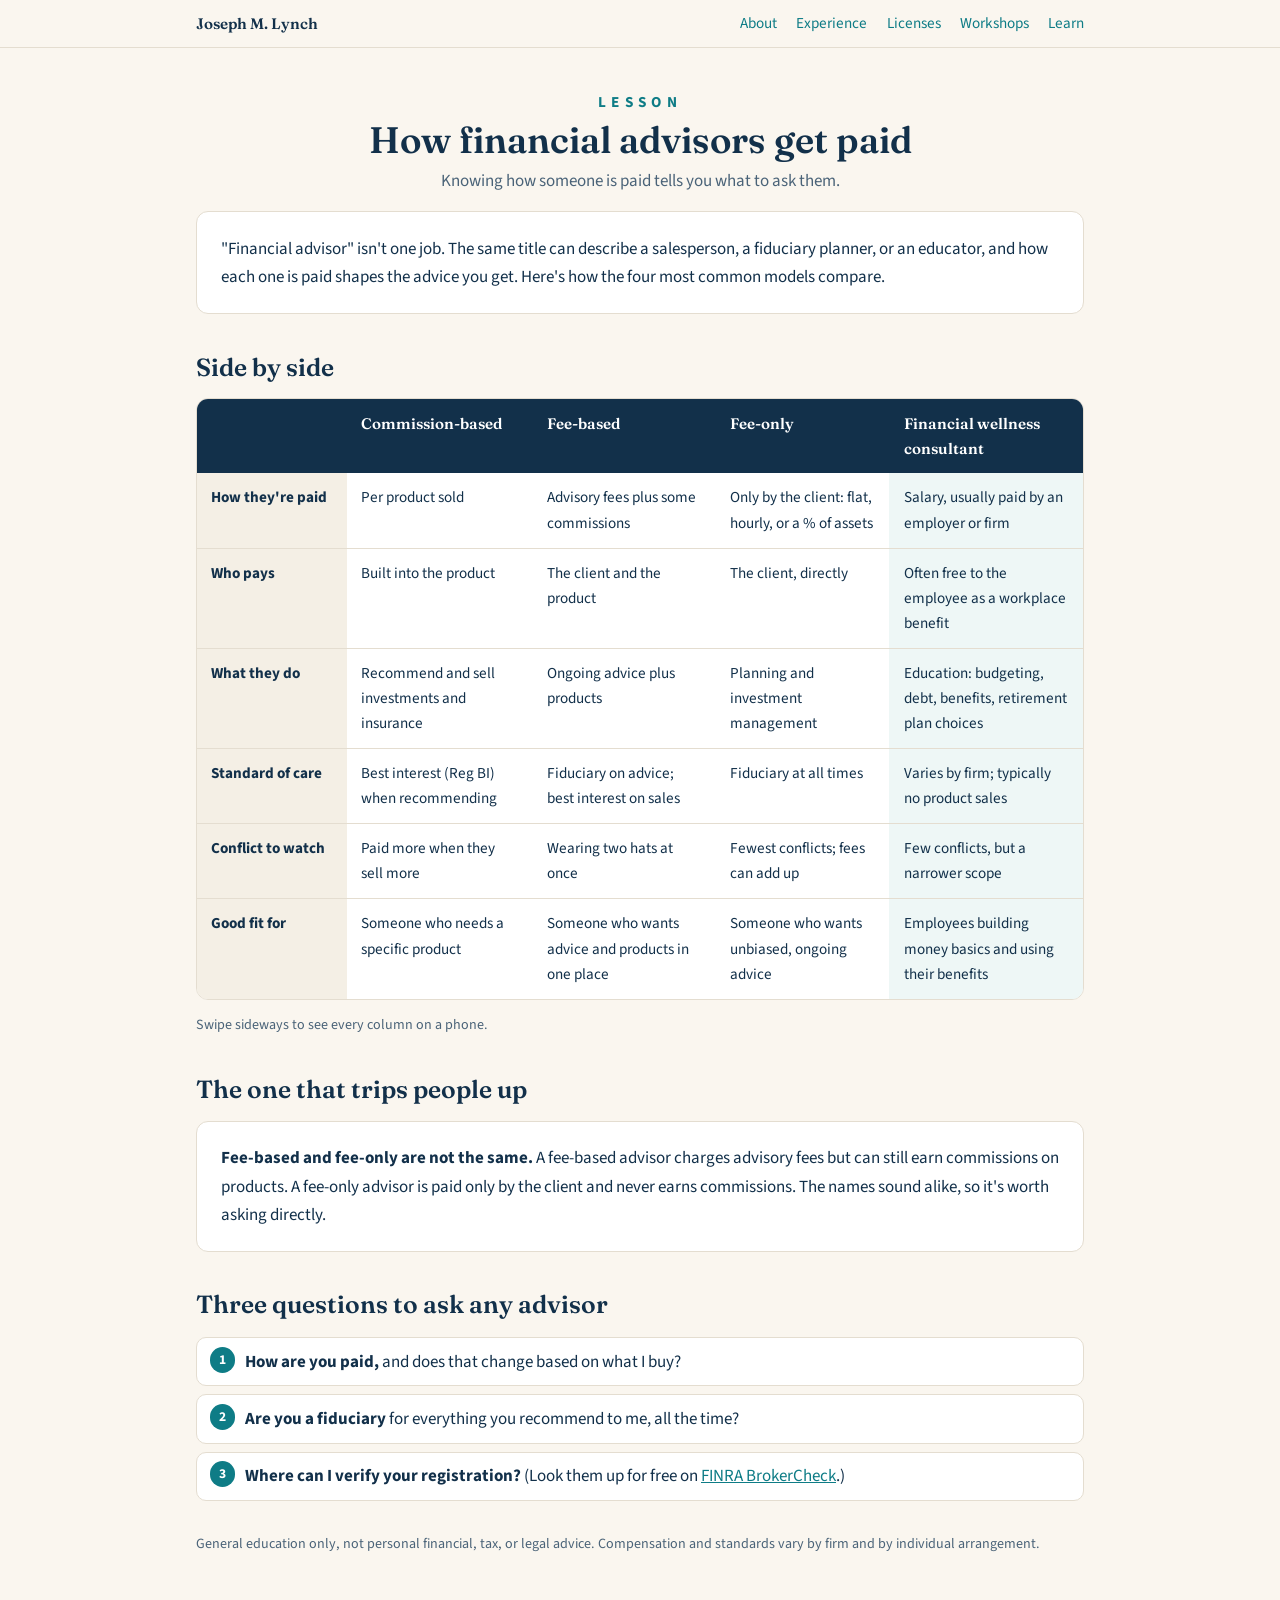
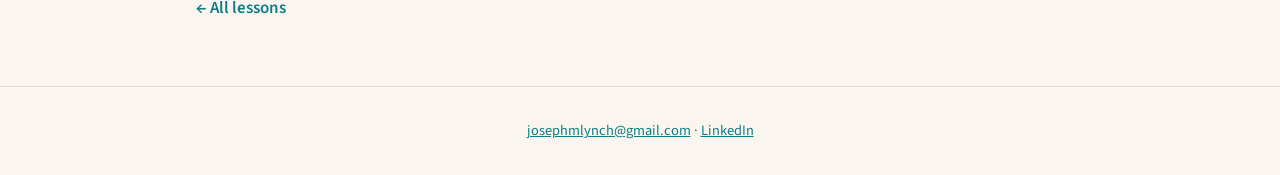
==== advisor-pay.html @ b4b6a897 "Launch the jmlynch.com site Resume, CRPC/RPF, licenses, workshops, media, learn, PDF resume" ====
<!doctype html>
<html lang="en">
<head>
<meta charset="utf-8">
<meta name="viewport" content="width=device-width, initial-scale=1">
<title>How Financial Advisors Get Paid | Joseph M. Lynch</title>
<meta name="description" content="A plain-English comparison of commission-based, fee-based, fee-only, and financial wellness professionals.">
<link rel="preconnect" href="https://fonts.googleapis.com">
<link href="https://fonts.googleapis.com/css2?family=Fraunces:wght@600&family=Source+Sans+3:wght@400;600;700&display=swap" rel="stylesheet">
<link rel="stylesheet" href="style.css">
</head>
<body>
<nav class="nav"><div class="nav-inner">
  <a class="brand" href="index.html">Joseph M. Lynch</a>
  <a href="index.html#about">About</a>
  <a href="index.html#experience">Experience</a>
  <a href="licenses.html">Licenses</a>
  <a href="workshops.html">Workshops</a>
  <a href="learn.html">Learn</a>
</div></nav>

<main class="wrap">
  <header class="hero">
    <div class="aloha">LESSON</div>
    <h1>How financial advisors get paid</h1>
    <p class="tagline">Knowing how someone is paid tells you what to ask them.</p>
  </header>

  <div class="card">
    <p style="margin:0">"Financial advisor" isn't one job. The same title can describe a salesperson, a fiduciary planner, or an educator, and how each one is paid shapes the advice you get. Here's how the four most common models compare.</p>
  </div>

  <h2>Side by side</h2>
  <div class="table-wrap">
    <table>
      <thead>
        <tr><th></th><th>Commission-based</th><th>Fee-based</th><th>Fee-only</th><th>Financial wellness consultant</th></tr>
      </thead>
      <tbody>
        <tr><th>How they're paid</th><td>Per product sold</td><td>Advisory fees plus some commissions</td><td>Only by the client: flat, hourly, or a % of assets</td><td class="hl">Salary, usually paid by an employer or firm</td></tr>
        <tr><th>Who pays</th><td>Built into the product</td><td>The client and the product</td><td>The client, directly</td><td class="hl">Often free to the employee as a workplace benefit</td></tr>
        <tr><th>What they do</th><td>Recommend and sell investments and insurance</td><td>Ongoing advice plus products</td><td>Planning and investment management</td><td class="hl">Education: budgeting, debt, benefits, retirement plan choices</td></tr>
        <tr><th>Standard of care</th><td>Best interest (Reg BI) when recommending</td><td>Fiduciary on advice; best interest on sales</td><td>Fiduciary at all times</td><td class="hl">Varies by firm; typically no product sales</td></tr>
        <tr><th>Conflict to watch</th><td>Paid more when they sell more</td><td>Wearing two hats at once</td><td>Fewest conflicts; fees can add up</td><td class="hl">Few conflicts, but a narrower scope</td></tr>
        <tr><th>Good fit for</th><td>Someone who needs a specific product</td><td>Someone who wants advice and products in one place</td><td>Someone who wants unbiased, ongoing advice</td><td class="hl">Employees building money basics and using their benefits</td></tr>
      </tbody>
    </table>
  </div>
  <p class="note">Swipe sideways to see every column on a phone.</p>

  <h2>The one that trips people up</h2>
  <div class="card">
    <p style="margin:0"><b>Fee-based and fee-only are not the same.</b> A fee-based advisor charges advisory fees but can still earn commissions on products. A fee-only advisor is paid only by the client and never earns commissions. The names sound alike, so it's worth asking directly.</p>
  </div>

  <h2>Three questions to ask any advisor</h2>
  <ol class="modules">
    <li><b>How are you paid,</b> and does that change based on what I buy?</li>
    <li><b>Are you a fiduciary</b> for everything you recommend to me, all the time?</li>
    <li><b>Where can I verify your registration?</b> (Look them up for free on <a href="https://brokercheck.finra.org/" target="_blank" rel="noopener">FINRA BrokerCheck</a>.)</li>
  </ol>

  <p class="note" style="margin-top:2rem">General education only, not personal financial, tax, or legal advice. Compensation and standards vary by firm and by individual arrangement.</p>
  <a class="back" href="learn.html">← All lessons</a>
</main>

<footer>
  <a href="mailto:josephmlynch@gmail.com">josephmlynch@gmail.com</a> ·
  <a href="https://www.linkedin.com/in/jmlynchcrpc-financial">LinkedIn</a>
</footer>
</body>
</html>
---- style.css ----
:root {
  --ink: #12304a;
  --ink-soft: #4a6378;
  --sea: #0e7c86;
  --sea-dark: #0a5c63;
  --sand: #faf6ef;
  --card: #ffffff;
  --line: #e4ddd0;
  --sun: #e8a33d;
  --radius: 12px;
}
* { box-sizing: border-box; }
html { scroll-behavior: smooth; }
body {
  margin: 0;
  background: var(--sand);
  color: var(--ink);
  font-family: "Source Sans 3", "Segoe UI", Helvetica, Arial, sans-serif;
  font-size: 17px;
  line-height: 1.65;
}
h1, h2, h3 { font-family: "Fraunces", Georgia, serif; font-weight: 600; line-height: 1.2; }
h1 { font-size: 2.3rem; margin: .2rem 0 .3rem; }
h2 { font-size: 1.55rem; margin: 2.4rem 0 1rem; }
h3 { font-size: 1.15rem; margin: 0 0 .25rem; }
a { color: var(--sea); }
a:hover { color: var(--sea-dark); }

.nav {
  position: sticky; top: 0; z-index: 10;
  background: rgba(250, 246, 239, .95);
  border-bottom: 1px solid var(--line);
}
.nav-inner {
  max-width: 920px; margin: 0 auto; padding: .7rem 16px;
  display: flex; flex-wrap: wrap; gap: .4rem 1.2rem; align-items: center;
}
.nav .brand { font-family: "Fraunces", Georgia, serif; font-weight: 600; color: var(--ink); text-decoration: none; margin-right: auto; }
.nav a { text-decoration: none; font-size: .95rem; }

.wrap { max-width: 920px; margin: 0 auto; padding: 0 16px 4rem; }

.hero { text-align: center; padding: 2.6rem 0 1rem; }
.aloha { letter-spacing: .35em; color: var(--sea); font-weight: 700; font-size: .95rem; }
.headshot {
  width: 150px; height: 150px; border-radius: 50%; object-fit: cover;
  border: 4px solid #fff; box-shadow: 0 2px 10px rgba(18, 48, 74, .12); margin-top: 1rem;
}
.tagline { color: var(--ink-soft); margin: 0; }

.badges { display: flex; flex-wrap: wrap; justify-content: center; gap: .5rem; margin: 1.2rem 0 0; padding: 0; list-style: none; }
.badge {
  display: inline-block; padding: .35rem .85rem; border-radius: 999px;
  background: #e3f2f1; color: var(--sea-dark); border: 1px solid #b9dedb;
  font-weight: 600; font-size: .9rem; text-decoration: none;
}
a.badge:hover { background: var(--sea); color: #fff; border-color: var(--sea); }
.badge.plain { background: #fff; color: var(--ink-soft); border-color: var(--line); }
.hint { text-align: center; font-size: .85rem; color: var(--ink-soft); margin-top: .5rem; }

.card { background: var(--card); border: 1px solid var(--line); border-radius: var(--radius); padding: 1.4rem 1.5rem; }
.about p { margin: 0 0 1rem; }
.about p:last-child { margin-bottom: 0; }

.job { border-left: 3px solid var(--sea); padding: .2rem 0 .2rem 1.1rem; margin: 0 0 1.8rem; }
.job .meta { color: var(--ink-soft); font-size: .95rem; margin-bottom: .4rem; }
.job ul { margin: .3rem 0 0; padding-left: 1.1rem; }
.job li { margin-bottom: .3rem; }
.job.break { border-left-color: var(--line); }
.stat { color: var(--sea-dark); font-weight: 700; }

.grid { display: grid; grid-template-columns: repeat(auto-fit, minmax(240px, 1fr)); gap: 1rem; }
.tile { display: block; text-decoration: none; color: var(--ink); }
.tile:hover { border-color: var(--sea); }
.tile p { margin: .2rem 0 0; color: var(--ink-soft); font-size: .95rem; }
.tile .go { color: var(--sea); font-weight: 600; font-size: .9rem; margin-top: .6rem; display: inline-block; }

.table-wrap { overflow-x: auto; border: 1px solid var(--line); border-radius: var(--radius); background: #fff; }
table { border-collapse: collapse; width: 100%; min-width: 720px; font-size: .95rem; }
th, td { text-align: left; vertical-align: top; padding: .75rem .9rem; border-bottom: 1px solid var(--line); }
thead th { background: var(--ink); color: #fff; font-family: "Fraunces", Georgia, serif; font-weight: 600; }
tbody th { background: #f4efe5; width: 150px; }
tr:last-child th, tr:last-child td { border-bottom: none; }
td.hl { background: #eef7f6; }

.modules { counter-reset: m; list-style: none; padding: 0; display: grid; gap: .5rem; }
.modules li { counter-increment: m; background: #fff; border: 1px solid var(--line); border-radius: 10px; padding: .6rem .9rem .6rem 3rem; position: relative; }
.modules li::before {
  content: counter(m); position: absolute; left: .8rem; top: .55rem;
  width: 1.6rem; height: 1.6rem; border-radius: 50%; background: var(--sea); color: #fff;
  font-weight: 700; font-size: .85rem; display: flex; align-items: center; justify-content: center;
}
.facts { display: grid; grid-template-columns: repeat(auto-fit, minmax(160px, 1fr)); gap: .8rem; margin: 1rem 0; }
.fact { background: #fff; border: 1px solid var(--line); border-radius: 10px; padding: .8rem 1rem; text-align: center; }
.fact b { display: block; font-family: "Fraunces", Georgia, serif; font-size: 1.5rem; color: var(--sea-dark); }
.fact span { font-size: .88rem; color: var(--ink-soft); }

.photos { display: grid; grid-template-columns: 1fr 1fr; gap: .8rem; }
.photos img { width: 100%; height: 220px; object-fit: cover; border-radius: var(--radius); }

.back { display: inline-block; margin-top: 1.5rem; font-weight: 600; text-decoration: none; }
.source { font-size: .88rem; color: var(--ink-soft); margin-top: 1rem; }
.note { font-size: .88rem; color: var(--ink-soft); }
footer { text-align: center; color: var(--ink-soft); font-size: .9rem; padding: 2rem 16px; border-top: 1px solid var(--line); }

/* Sunset banner (home page) */
.banner { height: 430px; background: url("sunset.jpg") center 40% / cover no-repeat; position: relative; }
.banner::after { content: ""; position: absolute; inset: 0; background: linear-gradient(to bottom, rgba(0,0,0,0) 55%, rgba(250,246,239,.92) 100%); }
.banner-aloha {
  position: absolute; z-index: 1; top: 60px; left: 0; right: 0; margin: 0; text-align: center;
  color: #fff; font-family: Georgia, "Times New Roman", serif; font-size: 4.2rem;
  letter-spacing: .55em; padding-left: .55em; text-shadow: 0 2px 14px rgba(120,50,0,.45);
}
.banner-aloha span { display: inline-block; opacity: 0; transform: translateY(12px); animation: rise .9s ease-out forwards; }
.banner-aloha span:nth-child(2) { animation-delay: .15s; }
.banner-aloha span:nth-child(3) { animation-delay: .3s; }
.banner-aloha span:nth-child(4) { animation-delay: .45s; }
.banner-aloha span:nth-child(5) { animation-delay: .6s; }
@keyframes rise { to { opacity: 1; transform: none; } }
@media (prefers-reduced-motion: reduce) { .banner-aloha span { animation: none; opacity: 1; transform: none; } }
.profile {
  position: relative; z-index: 2; margin-top: -110px; padding: 0 1.5rem 1.8rem;
  background: var(--card); border: 1px solid var(--line); border-radius: var(--radius);
  box-shadow: 0 10px 30px rgba(0,0,0,.08);
}
.profile .headshot { width: 180px; height: 180px; border-width: 6px; margin-top: -90px; }

@media (max-width: 600px) {
  .banner { height: 270px; }
  .banner-aloha { top: 28px; font-size: 2.2rem; letter-spacing: .4em; padding-left: .4em; }
  .profile { margin-top: -70px; }
  .profile .headshot { width: 140px; height: 140px; margin-top: -70px; }
  h1 { font-size: 1.8rem; }
  .photos { grid-template-columns: 1fr; }
  .photos img { height: 180px; }
  .card { padding: 1.1rem; }
}
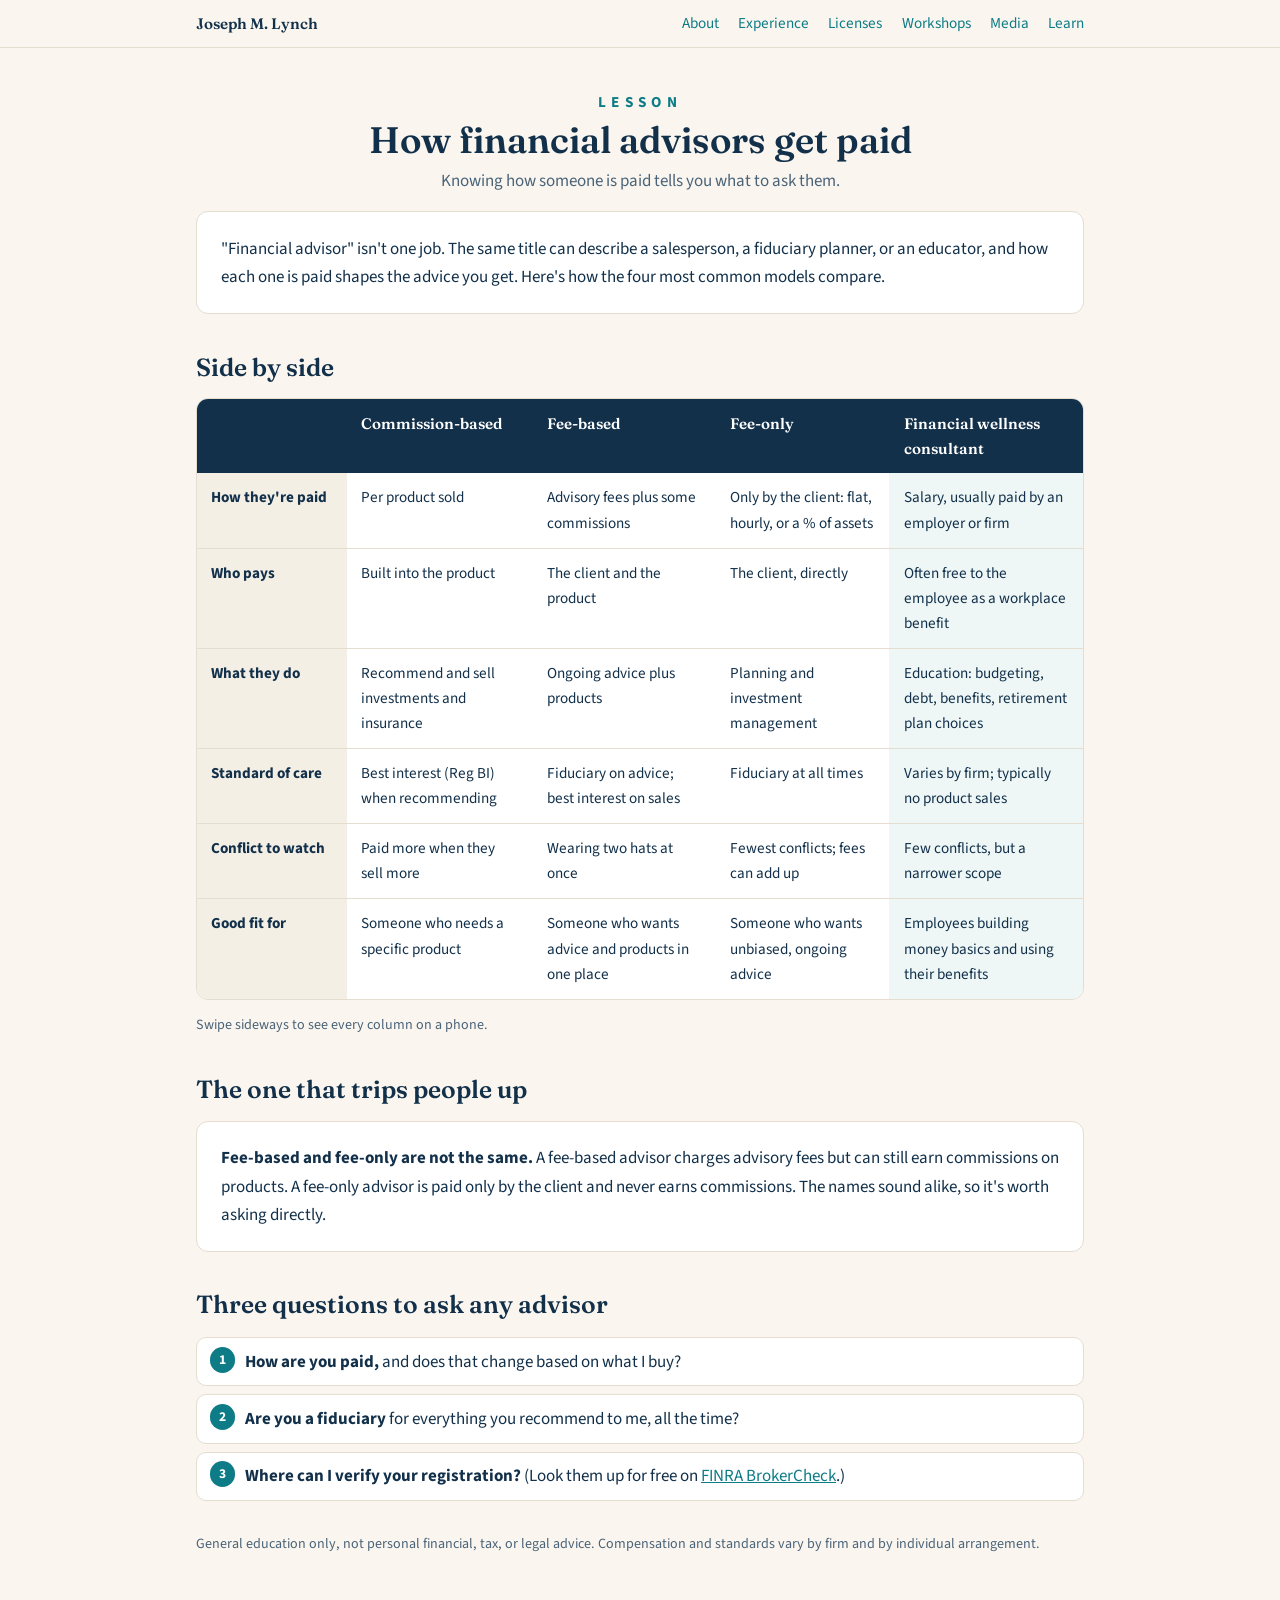
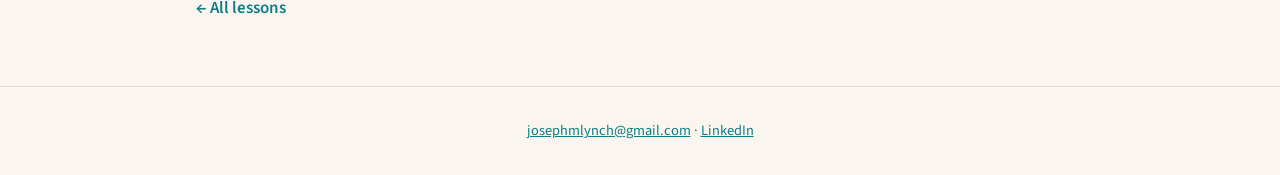
==== commit d886b3cb: "Add media page and PDF resume" ====
--- a/advisor-pay.html
+++ b/advisor-pay.html
@@ -16,6 +16,7 @@
   <a href="index.html#experience">Experience</a>
   <a href="licenses.html">Licenses</a>
   <a href="workshops.html">Workshops</a>
+  <a href="media.html">Media</a>
   <a href="learn.html">Learn</a>
 </div></nav>
 
--- a/style.css
+++ b/style.css
@@ -135,3 +135,11 @@
   .photos img { height: 180px; }
   .card { padding: 1.1rem; }
 }
+
+/* Media */
+.video .frame { position: relative; padding-top: 56.25%; margin: -.2rem 0 .8rem; border-radius: 8px; overflow: hidden; background: #000; }
+.video iframe { position: absolute; inset: 0; width: 100%; height: 100%; border: 0; }
+
+/* Resume download button */
+.btn { display: inline-block; margin-top: 1rem; padding: .55rem 1.1rem; border-radius: 999px; background: var(--sea); color: #fff; font-weight: 600; text-decoration: none; }
+.btn:hover { background: var(--sea-dark); color: #fff; }
